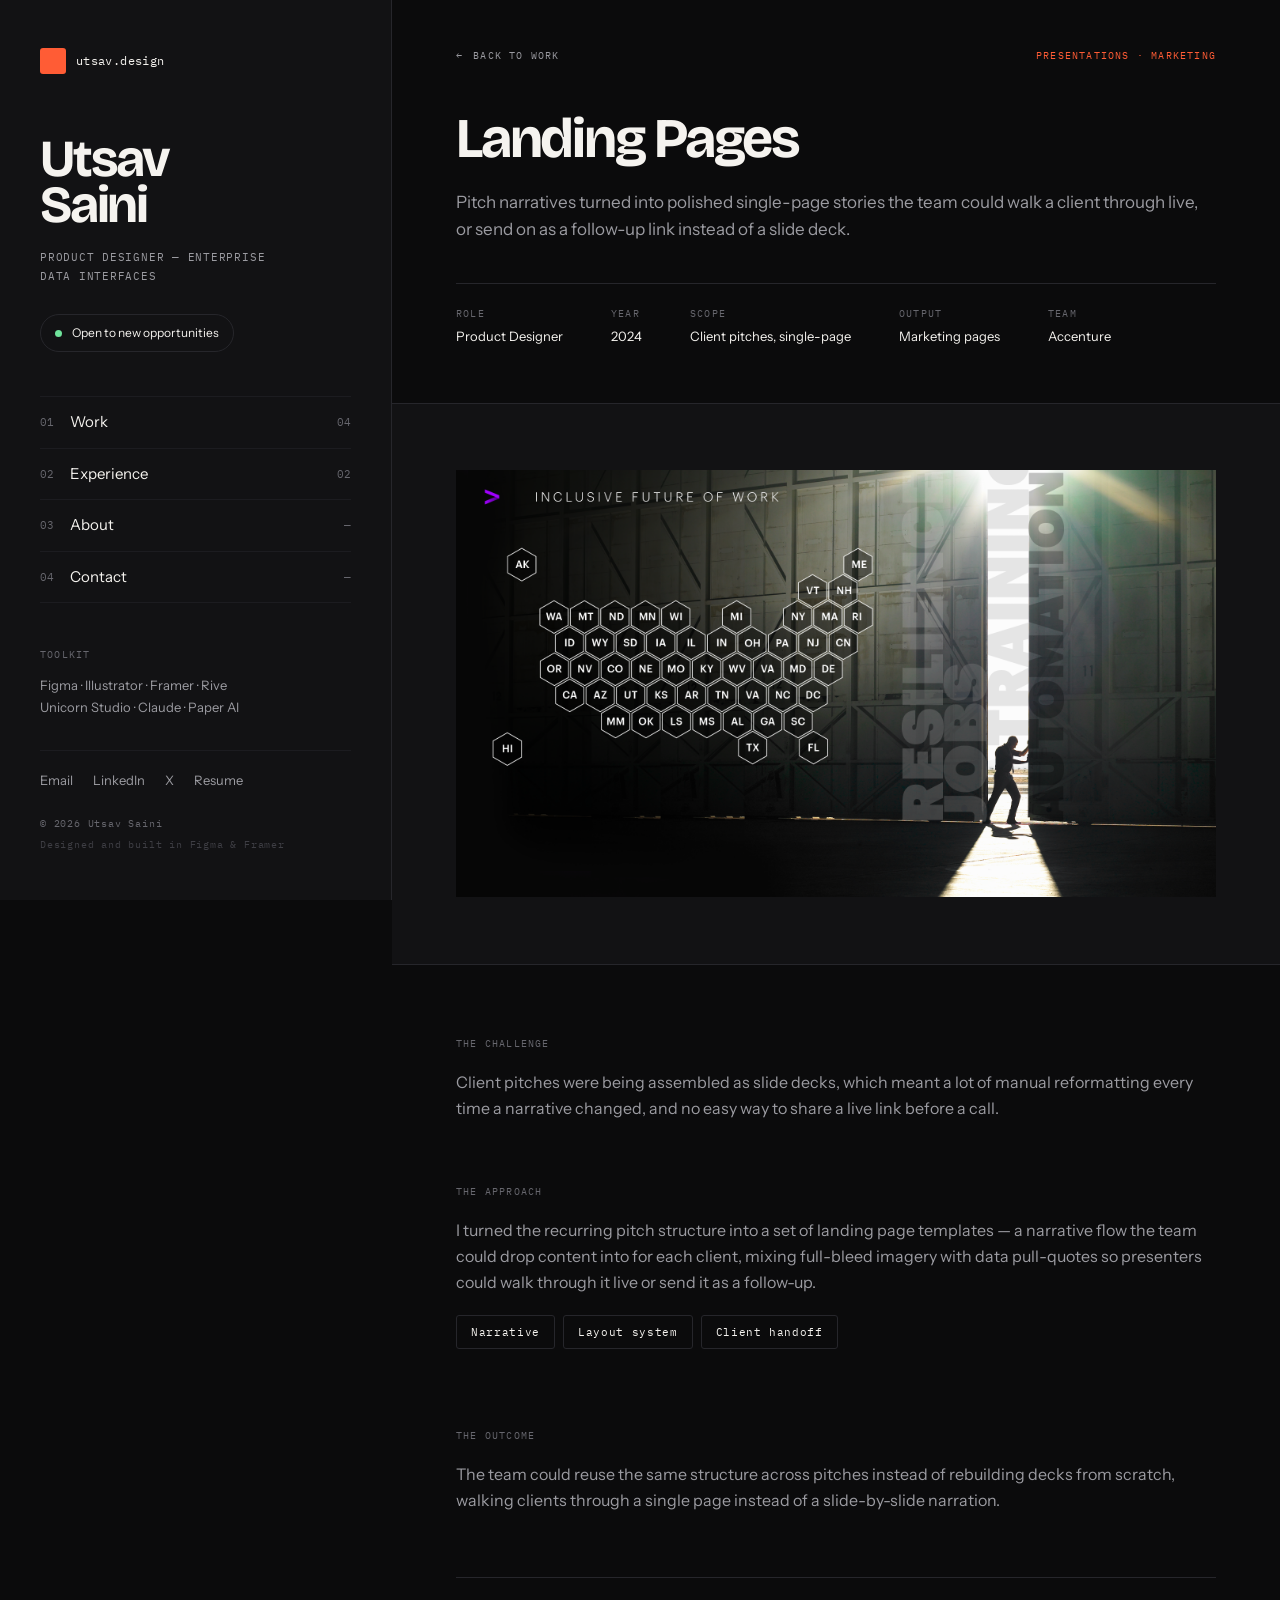
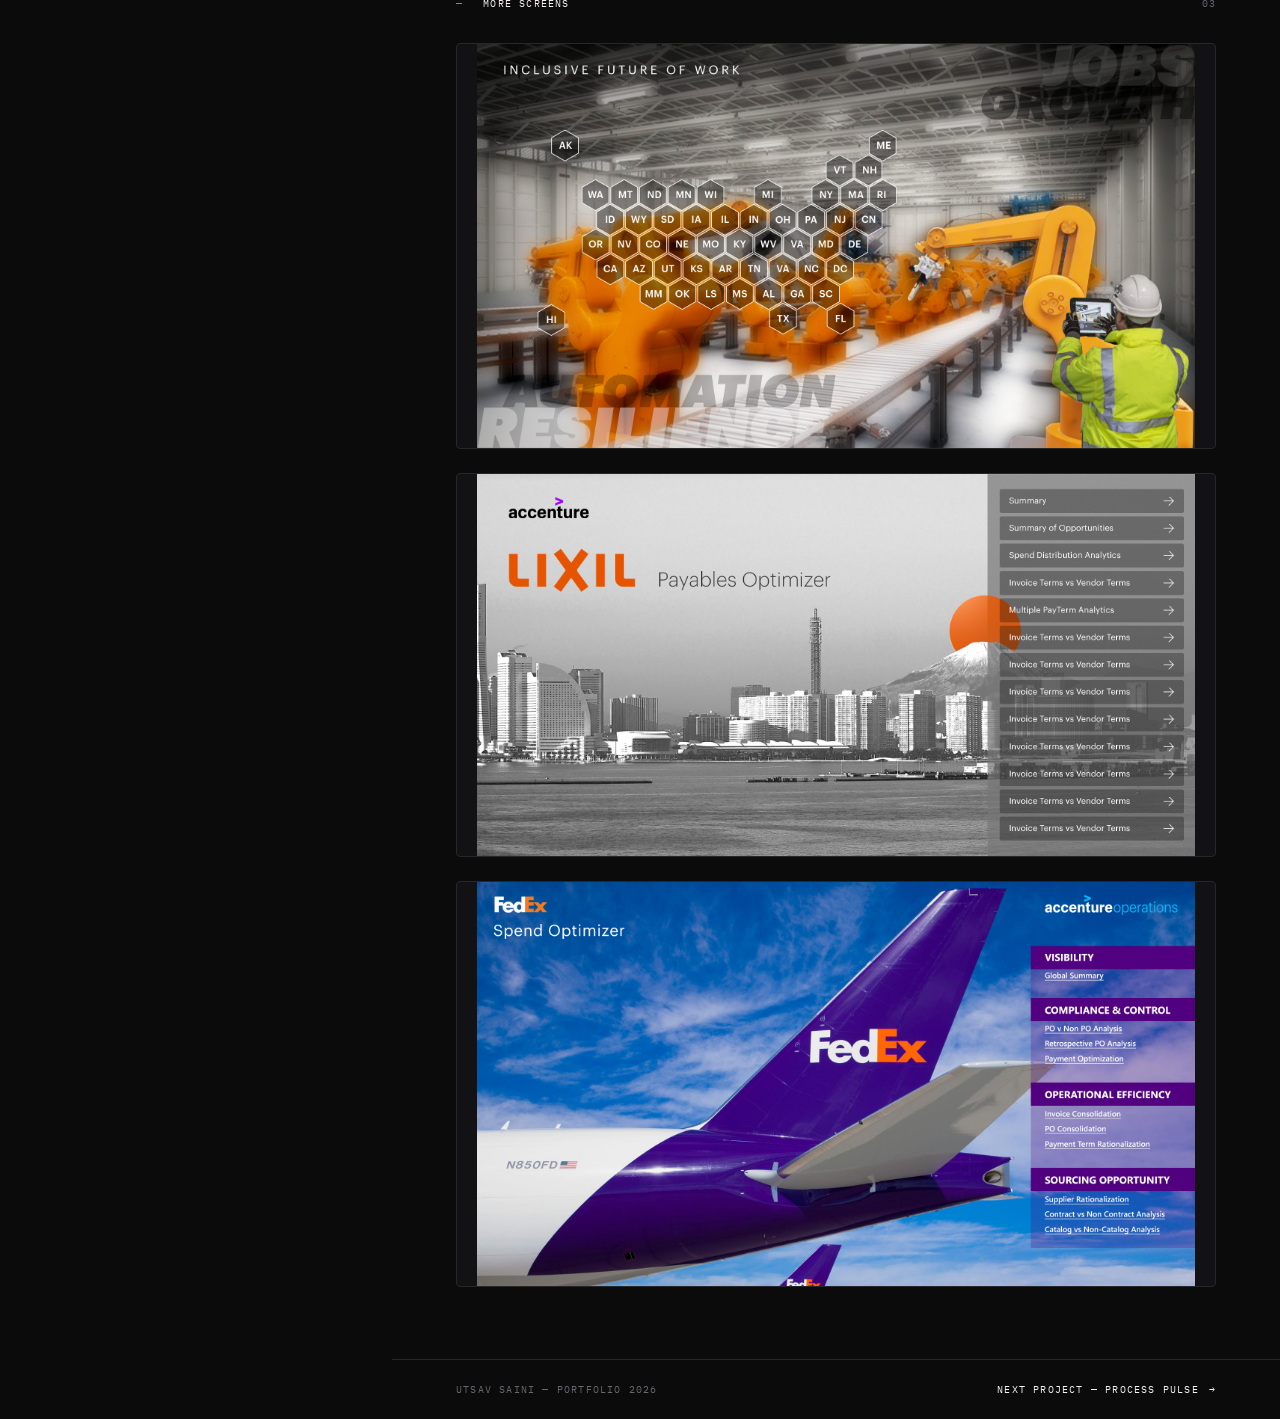
==== landing-pages.html @ 07c253c7 "Redesign portfolio from Console / Type v2 and add case-study pages Rebuild index.html with the stick" ====
<!DOCTYPE html>
<html lang="en">

<head>
  <meta charset="UTF-8">
  <meta name="viewport" content="width=device-width, initial-scale=1.0">
  <title>Landing Pages — Utsav Saini</title>
  <meta name="description" content="Pitch narratives turned into polished single-page stories the team could walk a client through live, or send on as a follow-up link instead of a slide deck.">
  <meta name="theme-color" content="#0b0b0c">
  <link rel="icon" type="image/svg+xml" href="images/favicon.svg">
  <link rel="preconnect" href="https://fonts.googleapis.com">
  <link rel="preconnect" href="https://fonts.gstatic.com" crossorigin>
  <link
    href="https://fonts.googleapis.com/css2?family=Bricolage+Grotesque:opsz,wght@12..96,500..800&family=IBM+Plex+Mono:wght@400&family=Instrument+Sans:wght@400..700&display=swap"
    rel="stylesheet">
  <link rel="stylesheet" href="styles.css">
</head>

<body>
  <div class="shell" id="top">

    <aside class="rail">
      <div class="rail-stack">
        <div class="rail-top">
          <a class="mark" href="index.html" aria-label="utsav.design — back to top">
            <span class="mark-glyph"></span>utsav.design
          </a>
          <h1 class="name">Utsav<br>Saini</h1>
          <p class="role">Product Designer — Enterprise<br>Data Interfaces</p>
          <p class="availability"><i></i>Open to new opportunities</p>
        </div>

        <nav class="index" aria-label="Sections">
          <a href="index.html#work" data-section="work"><span class="n">01</span><span class="l">Work</span><span class="c">04</span></a>
          <a href="index.html#experience" data-section="experience"><span class="n">02</span><span class="l">Experience</span><span class="c">02</span></a>
          <a href="index.html#about" data-section="about"><span class="n">03</span><span class="l">About</span><span class="c">—</span></a>
          <a href="index.html#contact" data-section="contact"><span class="n">04</span><span class="l">Contact</span><span class="c">—</span></a>
        </nav>

        <div class="rail-bottom toolkit">
          <span class="mono">Toolkit</span>
          <p class="tools">Figma · Illustrator · Framer · Rive<br>Unicorn Studio · Claude · Paper AI</p>
          <div class="links">
            <a href="mailto:utsavsaini747@gmail.com">Email</a>
            <a href="https://www.linkedin.com/in/utsavsaini/" target="_blank" rel="noopener">LinkedIn</a>
            <a href="https://x.com/utsav_saini" target="_blank" rel="noopener">X</a>
            <a href="utsav-saini-resume.pdf" target="_blank" rel="noopener">Resume</a>
          </div>
        </div>
      </div>

      <div class="rail-foot">
        <span>© 2026 Utsav Saini</span>
        <span>Designed and built in Figma &amp; Framer</span>
      </div>
    </aside>

    <main class="content">

      <header class="cs-head">
        <div class="meta mono"><a class="back" href="index.html#work"><span class="arrow">←</span>Back to work</a><span class="domain">Presentations · Marketing</span></div>
        <h1 class="cs-title">Landing Pages</h1>
        <p class="cs-deck">Pitch narratives turned into polished single-page stories the team could walk a client through live, or send on as a follow-up link instead of a slide deck.</p>
        <dl class="spec-strip">
          <div><dt>ROLE</dt><dd>Product Designer</dd></div>
          <div><dt>YEAR</dt><dd>2024</dd></div>
          <div><dt>SCOPE</dt><dd>Client pitches, single-page</dd></div>
          <div><dt>OUTPUT</dt><dd>Marketing pages</dd></div>
          <div><dt>TEAM</dt><dd>Accenture</dd></div>
        </dl>
      </header>

      <div class="cs-hero"><img src="images/Landing%20pages/Resilient%20work.PNG" alt="Landing Pages — hero screen"></div>

      <section class="cs-body">
        <div class="cs-block"><span class="mono">The challenge</span><p>Client pitches were being assembled as slide decks, which meant a lot of manual reformatting every time a narrative changed, and no easy way to share a live link before a call.</p></div>
        <div class="cs-block"><span class="mono">The approach</span><p>I turned the recurring pitch structure into a set of landing page templates — a narrative flow the team could drop content into for each client, mixing full-bleed imagery with data pull-quotes so presenters could walk through it live or send it as a follow-up.</p><ul class="chips lg"><li>Narrative</li><li>Layout system</li><li>Client handoff</li></ul></div>
        <div class="cs-block"><span class="mono">The outcome</span><p>The team could reuse the same structure across pitches instead of rebuilding decks from scratch, walking clients through a single page instead of a slide-by-slide narration.</p></div>
      </section>

      <section class="screens">
        <div class="section-head mono"><span class="num">—</span><span class="title">More screens</span><span>03</span></div>
        <div class="grid"><figure><img src="images/Landing%20pages/Resilient%20Work%202.PNG" alt="Landing Pages screen 2" loading="lazy"></figure><figure><img src="images/Landing%20pages/Lixil%20PO%20LP%20Grey%20rising%20sun%2002.png" alt="Landing Pages screen 3" loading="lazy"></figure><figure><img src="images/Landing%20pages/Fedex.PNG" alt="Landing Pages screen 4" loading="lazy"></figure></div>
      </section>

      <div class="mobile-foot">
        <span class="mono">Toolkit</span>
        <p class="tools">Figma · Illustrator · Framer · Rive<br>Unicorn Studio · Claude · Paper AI</p>
        <div class="links">
          <a href="mailto:utsavsaini747@gmail.com">Email</a>
          <a href="https://www.linkedin.com/in/utsavsaini/" target="_blank" rel="noopener">LinkedIn</a>
          <a href="https://x.com/utsav_saini" target="_blank" rel="noopener">X</a>
          <a href="utsav-saini-resume.pdf" target="_blank" rel="noopener">Resume</a>
        </div>
        <p class="fine"><span>© 2026 Utsav Saini</span><span>Designed and built in Figma &amp; Framer</span></p>
      </div>

      <footer class="next-bar mono">
        <span>Utsav Saini — Portfolio 2026</span>
        <a class="next-link" href="process-pulse.html">Next project — PROCESS PULSE <span class="arrow">→</span></a>
      </footer>
    </main>
  </div>
</body>

</html>
---- styles.css ----
:root {
  --ink: #0b0b0c;
  --surface: #121214;
  --line: #26262b;
  --line-soft: #1c1c20;
  --text: #f5f3ef;
  --muted: #9b9ba1;
  --dim: #67676e;
  --accent: #ff5c35;
  --signal: #6fe39b;
  --display: "Bricolage Grotesque", -apple-system, BlinkMacSystemFont, sans-serif;
  --body: "Instrument Sans", -apple-system, BlinkMacSystemFont, sans-serif;
  --code: "IBM Plex Mono", ui-monospace, Menlo, monospace;
  --rail: 392px;
  --pad: 64px;
}

* {
  box-sizing: border-box;
}

html {
  scroll-behavior: smooth;
  background: var(--ink);
}

body {
  margin: 0;
  background: var(--ink);
  color: var(--text);
  font-family: var(--body);
  -webkit-font-smoothing: antialiased;
  line-height: 1.5;
}

a {
  color: inherit;
  text-decoration: none;
}

h1, h2, h3, p {
  margin: 0;
}

.mono {
  font-family: var(--code);
  font-size: 10px;
  letter-spacing: 0.12em;
  text-transform: uppercase;
  color: var(--dim);
}

.arrow {
  display: inline-block;
  transition: transform 0.25s ease;
}

/* Layout: sticky rail + scrolling content */
.shell {
  display: grid;
  grid-template-columns: var(--rail) minmax(0, 1fr);
}

.rail {
  position: sticky;
  top: 0;
  height: 100vh;
  display: flex;
  flex-direction: column;
  justify-content: space-between;
  padding: 48px 40px;
  background: var(--surface);
  border-right: 1px solid var(--line);
  overflow-y: auto;
}

.rail-stack {
  display: flex;
  flex-direction: column;
  gap: 44px;
}

.mark {
  display: inline-flex;
  align-items: center;
  gap: 10px;
  font-family: var(--code);
  font-size: 12px;
  letter-spacing: 0.03em;
}

.mark-glyph {
  width: 26px;
  height: 26px;
  border-radius: 3px;
  background: var(--accent);
}

.name {
  margin-top: 56px;
  font-family: var(--display);
  font-weight: 700;
  font-size: 52px;
  line-height: 46px;
  letter-spacing: -0.042em;
}

.role {
  margin-top: 20px;
  font-family: var(--code);
  font-size: 11px;
  line-height: 19px;
  letter-spacing: 0.07em;
  color: var(--muted);
  text-transform: uppercase;
}

.availability {
  margin-top: 28px;
  display: inline-flex;
  align-items: center;
  gap: 10px;
  padding: 9px 14px;
  border: 1px solid var(--line);
  border-radius: 999px;
  font-size: 12px;
}

.availability i {
  width: 7px;
  height: 7px;
  border-radius: 50%;
  background: var(--signal);
  box-shadow: 0 0 0 0 rgba(111, 227, 155, 0.5);
  animation: pulse 2.4s ease-out infinite;
}

@keyframes pulse {
  70%, 100% { box-shadow: 0 0 0 8px rgba(111, 227, 155, 0); }
}

.index a {
  display: flex;
  align-items: center;
  gap: 16px;
  padding: 14px 0;
  border-top: 1px solid var(--line-soft);
  font-size: 15px;
  transition: padding-left 0.25s ease, color 0.2s ease;
}

.index a:last-child {
  border-bottom: 1px solid var(--line-soft);
}

.index .n,
.index .c {
  font-family: var(--code);
  font-size: 11px;
  color: var(--dim);
  transition: color 0.2s ease;
}

.index .l {
  flex: 1;
}

.index a:hover,
.index a.active {
  padding-left: 6px;
}

.index a:hover .n,
.index a.active .n {
  color: var(--accent);
}

.toolkit .mono {
  display: block;
  letter-spacing: 0.12em;
}

.tools {
  margin-top: 12px;
  font-size: 13px;
  line-height: 22px;
  color: var(--muted);
}

.links {
  margin-top: 32px;
  padding-top: 20px;
  border-top: 1px solid var(--line-soft);
  display: flex;
  flex-wrap: wrap;
  gap: 8px 20px;
  font-size: 13px;
  color: var(--muted);
}

.links a:hover,
.foot-links a:hover {
  color: var(--text);
}

.rail-foot {
  display: flex;
  flex-direction: column;
  gap: 6px;
  font-family: var(--code);
  font-size: 10px;
  letter-spacing: 0.08em;
  color: var(--dim);
}

.rail-foot span:last-child {
  color: #3e3e44;
}

/* Content */
.content {
  min-width: 0;
}

section {
  padding: 0 var(--pad);
}

.hero {
  padding-top: 48px;
  padding-bottom: 64px;
}

.meta {
  display: flex;
  justify-content: space-between;
  gap: 16px;
}

.statement {
  margin-top: 72px;
  max-width: 820px;
  font-family: var(--display);
  font-weight: 700;
  font-size: 60px;
  line-height: 59px;
  letter-spacing: -0.04em;
}

.statement .line {
  display: block;
}

.statement .rule-line {
  display: flex;
  align-items: center;
  gap: 18px;
}

.statement .rule {
  flex: 1;
  height: 2px;
  background: var(--accent);
  transform-origin: left;
  animation: draw 1s 0.3s cubic-bezier(0.16, 1, 0.3, 1) both;
}

@keyframes draw {
  from { transform: scaleX(0); }
}

.statement .accent {
  color: var(--accent);
}

.intro {
  margin-top: 40px;
  max-width: 660px;
  font-size: 17px;
  line-height: 27px;
  color: var(--muted);
}

.stats {
  margin-top: 64px;
  padding-top: 24px;
  border-top: 1px solid var(--line);
  display: grid;
  grid-template-columns: repeat(4, 1fr);
}

.stat {
  padding-right: 24px;
}

.stat b {
  display: block;
  font-family: var(--display);
  font-weight: 600;
  font-size: 34px;
  line-height: 37px;
  letter-spacing: -0.03em;
}

.stat span {
  display: block;
  margin-top: 8px;
  font-size: 12px;
  line-height: 18px;
  color: var(--muted);
}

.work,
.experience,
.contact {
  scroll-margin-top: 0;
}

.work {
  padding-bottom: 72px;
}

.section-head {
  display: flex;
  align-items: center;
  gap: 20px;
  padding-top: 18px;
  border-top: 1px solid var(--line);
}

.section-head .num {
  color: var(--accent);
}

.section-head .title {
  flex: 1;
  color: var(--text);
}

.shot {
  display: block;
  width: 100%;
  margin-top: 40px;
  height: 372px;
  padding: 0;
  border: 1px solid var(--line);
  border-radius: 6px;
  background: var(--surface) center / contain no-repeat;
  cursor: pointer;
  transition: border-color 0.25s ease;
}

.shot:hover {
  border-color: #3a3a41;
}

.featured {
  margin-top: 36px;
  display: flex;
  gap: 72px;
  align-items: flex-start;
}

.narrative {
  flex: 1;
  min-width: 0;
}

.eyebrow {
  font-family: var(--code);
  font-size: 10px;
  letter-spacing: 0.12em;
  text-transform: uppercase;
  color: var(--accent);
}

.featured h3 {
  margin-top: 14px;
  font-family: var(--display);
  font-weight: 700;
  font-size: 38px;
  line-height: 37px;
  letter-spacing: -0.04em;
}

.deck {
  margin-top: 22px;
  max-width: 560px;
  font-size: 16px;
  line-height: 26px;
  color: var(--muted);
}

.cta {
  margin-top: 28px;
  display: inline-flex;
  align-items: center;
  gap: 12px;
  padding: 0 0 6px;
  border: 0;
  border-bottom: 1px solid var(--accent);
  background: none;
  color: var(--text);
  font: inherit;
  font-size: 14px;
  cursor: pointer;
}

.cta .arrow {
  color: var(--accent);
}

.cta:hover .arrow,
.project:hover .arrow {
  transform: translate(2px, -2px);
}

.spec {
  width: 280px;
  flex-shrink: 0;
  margin: 0;
}

.spec div {
  display: flex;
  justify-content: space-between;
  align-items: center;
  gap: 16px;
  padding: 12px 0;
  border-top: 1px solid var(--line-soft);
}

.spec dt {
  font-family: var(--code);
  font-size: 10px;
  letter-spacing: 0.12em;
  color: var(--dim);
}

.spec dd {
  margin: 0;
  font-size: 13px;
  text-align: right;
}

.index-head {
  margin-top: 64px;
  display: flex;
  justify-content: space-between;
  padding-bottom: 14px;
}

.project {
  display: grid;
  grid-template-columns: 26px 216px minmax(0, 1fr) 40px;
  gap: 0 32px;
  align-items: start;
  padding: 28px 0;
  border-top: 1px solid var(--line-soft);
  cursor: pointer;
  transition: background-color 0.2s ease;
}

.project:last-child {
  border-bottom: 1px solid var(--line-soft);
}

.project:hover {
  background: rgba(255, 255, 255, 0.015);
}

.project:focus-visible,
.shot:focus-visible,
.back:focus-visible,
.next-link:focus-visible,
.cta:focus-visible,
.channel:focus-visible,
.mail:focus-visible {
  outline: 2px solid var(--accent);
  outline-offset: 4px;
}

.project .pnum {
  padding-top: 2px;
  font-family: var(--code);
  font-size: 11px;
  color: var(--dim);
}

.thumb {
  width: 216px;
  height: 132px;
  border: 1px solid var(--line);
  border-radius: 4px;
  background: var(--surface) center / cover no-repeat;
}

.project .pbody h3 {
  margin-top: 12px;
  font-family: var(--display);
  font-weight: 600;
  font-size: 27px;
  line-height: 1.15;
  letter-spacing: -0.035em;
}

.project .pbody p {
  margin-top: 14px;
  max-width: 520px;
  font-size: 14px;
  line-height: 22px;
  color: var(--muted);
}

.pmeta {
  display: flex;
  flex-direction: column;
  align-items: flex-end;
  gap: 14px;
  font-family: var(--code);
  font-size: 11px;
  color: var(--dim);
}

.pmeta .arrow {
  color: var(--muted);
  font-size: 13px;
}

.experience {
  padding-bottom: 80px;
}

.job {
  display: grid;
  grid-template-columns: 250px minmax(0, 1fr);
  gap: 64px;
  padding: 30px 0;
  border-top: 1px solid var(--line-soft);
}

.experience .section-head+.job {
  margin-top: 44px;
  border-top: 0;
  padding-top: 30px;
}

.job h3 {
  font-family: var(--display);
  font-weight: 600;
  font-size: 26px;
  letter-spacing: -0.035em;
  line-height: 1.15;
}

.job .jrole {
  margin-top: 12px;
  font-size: 13px;
  color: var(--muted);
}

.job .jdates {
  margin-top: 8px;
  display: block;
}

.job .jdesc {
  max-width: 606px;
  font-size: 15px;
  line-height: 25px;
  color: var(--muted);
}

.chips {
  margin-top: 22px;
  display: flex;
  flex-wrap: wrap;
  gap: 8px;
  list-style: none;
  padding: 0;
}

.chips li {
  padding: 6px 12px;
  border: 1px solid var(--line);
  border-radius: 3px;
  font-family: var(--code);
  font-size: 10px;
  letter-spacing: 0.06em;
  color: var(--muted);
}

.jmedia {
  margin: 24px 0 0;
  overflow: hidden;
  border: 1px solid var(--line);
  border-radius: 4px;
}

.jmedia img {
  display: block;
  width: 100%;
  height: auto;
}

.contact {
  padding-bottom: 80px;
}

.split {
  margin-top: 56px;
  display: flex;
  justify-content: space-between;
  gap: 72px;
  align-items: flex-start;
}

.pitch {
  max-width: 508px;
}

.pitch h2 {
  font-family: var(--display);
  font-weight: 700;
  font-size: 60px;
  line-height: 1;
  letter-spacing: -0.04em;
}

.pitch p {
  margin-top: 26px;
  font-size: 16px;
  line-height: 26px;
  color: var(--muted);
}

.mail {
  margin-top: 32px;
  display: inline-flex;
  align-items: center;
  gap: 14px;
  padding: 16px 22px;
  border-radius: 3px;
  background: var(--accent);
  color: #140a06;
  font-size: 15px;
  font-weight: 500;
  transition: filter 0.2s ease, transform 0.2s ease;
}

.mail:hover {
  filter: brightness(1.08);
  transform: translateY(-1px);
}

.channels {
  width: 340px;
  flex-shrink: 0;
  margin-top: 4px;
}

.channel {
  display: grid;
  grid-template-columns: 112px 1fr auto;
  align-items: center;
  padding: 15px 0;
  border-top: 1px solid var(--line-soft);
  font-size: 14px;
}

.channel:last-child {
  border-bottom: 1px solid var(--line-soft);
}

.channel .arrow {
  color: var(--dim);
  font-size: 11px;
}

a.channel:hover .arrow {
  transform: translate(2px, -2px);
  color: var(--accent);
}

.site-foot {
  display: flex;
  justify-content: space-between;
  padding: 22px var(--pad) 22px;
  border-top: 1px solid var(--line);
}

.site-foot a {
  color: var(--muted);
}

.site-foot a:hover {
  color: var(--text);
}

.mobile-foot {
  display: none;
}

/* Tablet: rail narrows */
@media (max-width: 1200px) {
  :root {
    --rail: 320px;
    --pad: 44px;
  }

  .rail {
    padding: 40px 28px;
  }

  .name {
    font-size: 44px;
    line-height: 40px;
  }

  .statement {
    font-size: 50px;
    line-height: 50px;
  }

  .featured {
    gap: 40px;
  }

  .split {
    gap: 40px;
  }

  .project {
    grid-template-columns: 22px 180px minmax(0, 1fr) 40px;
    gap: 0 24px;
  }

  .thumb {
    width: 180px;
    height: 112px;
  }
}

/* Mobile: rail becomes a header, index/toolkit move to the footer */
@media (max-width: 900px) {
  :root {
    --pad: 24px;
  }

  .shell {
    display: block;
  }

  .rail {
    position: static;
    height: auto;
    padding: 20px 24px 8px;
    border-right: 0;
    border-bottom: 1px solid var(--line);
    overflow: visible;
  }

  .rail-stack {
    gap: 0;
  }

  .rail-top {
    display: grid;
    grid-template-columns: 1fr auto;
    align-items: center;
  }

  .name,
  .role {
    display: none;
  }

  .availability {
    margin: 0;
    padding: 5px 10px;
    font-size: 11px;
    gap: 7px;
  }

  .index,
  .rail-bottom,
  .rail-foot {
    display: none;
  }

  .rail {
    padding-bottom: 20px;
  }

  .hero {
    padding-top: 32px;
  }

  .meta {
    flex-direction: column;
    gap: 4px;
  }

  .statement {
    margin-top: 28px;
    font-size: 40px;
    line-height: 41px;
  }

  .statement .rule-line {
    gap: 12px;
  }

  .intro {
    margin-top: 26px;
    font-size: 16px;
    line-height: 25px;
  }

  .stats {
    margin-top: 36px;
    grid-template-columns: 1fr 1fr;
    gap: 28px 0;
  }

  .work {
    padding-bottom: 56px;
  }

  .shot {
    margin-top: 28px;
    height: 184px;
  }

  .featured {
    flex-direction: column;
    gap: 30px;
    margin-top: 26px;
  }

  .featured h3 {
    font-size: 30px;
    line-height: 32px;
  }

  .spec {
    width: 100%;
  }

  .index-head {
    margin-top: 44px;
  }

  .project {
    grid-template-columns: 1fr auto;
    gap: 14px 16px;
  }

  .project .pnum {
    display: none;
  }

  .thumb {
    grid-column: 1 / -1;
    width: 100%;
    height: auto;
    aspect-ratio: 16 / 9;
  }

  .pmeta {
    flex-direction: row;
    align-items: baseline;
    grid-row: 2;
    grid-column: 2;
  }

  .project .pbody {
    grid-row: 2;
    grid-column: 1;
  }

  .job {
    grid-template-columns: 1fr;
    gap: 20px;
  }

  .split {
    flex-direction: column;
    gap: 40px;
    margin-top: 40px;
  }

  .pitch h2 {
    font-size: 44px;
  }

  .mail {
    display: flex;
    justify-content: space-between;
  }

  .channels {
    width: 100%;
  }

  .contact {
    padding-bottom: 48px;
  }

  .mobile-foot {
    display: block;
    padding: 36px var(--pad);
    border-top: 1px solid var(--line);
    background: var(--surface);
  }

  .mobile-foot .links {
    margin-top: 24px;
  }

  .mobile-foot .fine {
    margin-top: 24px;
    display: flex;
    flex-direction: column;
    gap: 6px;
    font-family: var(--code);
    font-size: 10px;
    letter-spacing: 0.08em;
    color: var(--dim);
  }
}

/* Case study pages */
.cs-head {
  padding: 48px var(--pad) 56px;
}

.back {
  display: inline-flex;
  gap: 10px;
  color: var(--muted);
  transition: color 0.2s ease;
}

.back:hover {
  color: var(--text);
}

.back .arrow {
  transition: transform 0.25s ease;
}

.back:hover .arrow {
  transform: translateX(-3px);
}

.domain {
  color: var(--accent);
}

.cs-title {
  margin-top: 48px;
  font-family: var(--display);
  font-weight: 700;
  font-size: 56px;
  line-height: 1;
  letter-spacing: -0.04em;
}

.cs-deck {
  margin-top: 22px;
  max-width: 760px;
  font-size: 17px;
  line-height: 27px;
  color: var(--muted);
}

.spec-strip {
  margin: 40px 0 0;
  padding-top: 22px;
  border-top: 1px solid var(--line);
  display: flex;
  flex-wrap: wrap;
  gap: 20px 48px;
}

.spec-strip dt {
  font-family: var(--code);
  font-size: 10px;
  letter-spacing: 0.12em;
  color: var(--dim);
}

.spec-strip dd {
  margin: 6px 0 0;
  font-size: 13px;
}

.cs-hero {
  padding: 0 var(--pad);
  background: var(--surface);
  border-top: 1px solid var(--line);
  border-bottom: 1px solid var(--line);
}

.cs-hero img {
  display: block;
  width: 100%;
  height: 560px;
  object-fit: contain;
}

.cs-body {
  padding-top: 64px;
  padding-bottom: 64px;
  display: flex;
  flex-direction: column;
  gap: 56px;
}

.cs-block p {
  margin-top: 16px;
  max-width: 760px;
  font-size: 16px;
  line-height: 26px;
  color: var(--muted);
}

.cs-block .chips {
  margin-top: 20px;
}

.chips.lg li {
  padding: 8px 14px;
  font-size: 11px;
  color: var(--text);
}

.screens {
  padding-bottom: 72px;
}

.screens .grid {
  margin-top: 32px;
  display: flex;
  flex-direction: column;
  gap: 24px;
}

.screens figure {
  margin: 0;
  padding: 0 20px;
  background: var(--surface);
  border: 1px solid var(--line);
  border-radius: 4px;
  overflow: hidden;
}

.screens img {
  display: block;
  width: 100%;
  max-height: 640px;
  object-fit: contain;
}

.next-bar {
  display: flex;
  justify-content: space-between;
  padding: 22px var(--pad);
  border-top: 1px solid var(--line);
}

.next-link {
  color: var(--text);
  display: inline-flex;
  gap: 10px;
}

.next-link:hover .arrow {
  transform: translateX(3px);
}

@media (max-width: 1200px) {
  .cs-title { font-size: 48px; }
}

@media (max-width: 900px) {
  .cs-head { padding-top: 32px; padding-bottom: 32px; }
  .cs-title { margin-top: 32px; font-size: 40px; }
  .cs-deck { font-size: 16px; line-height: 25px; }
  .spec-strip { gap: 18px 32px; }
  .cs-hero img { height: 240px; }
  .cs-body { padding-top: 40px; padding-bottom: 40px; gap: 36px; }
  .next-bar { flex-direction: column; gap: 14px; }
}

@media (prefers-reduced-motion: reduce) {
  html {
    scroll-behavior: auto;
  }

  *, *::before, *::after {
    animation: none !important;
    transition: none !important;
  }
}
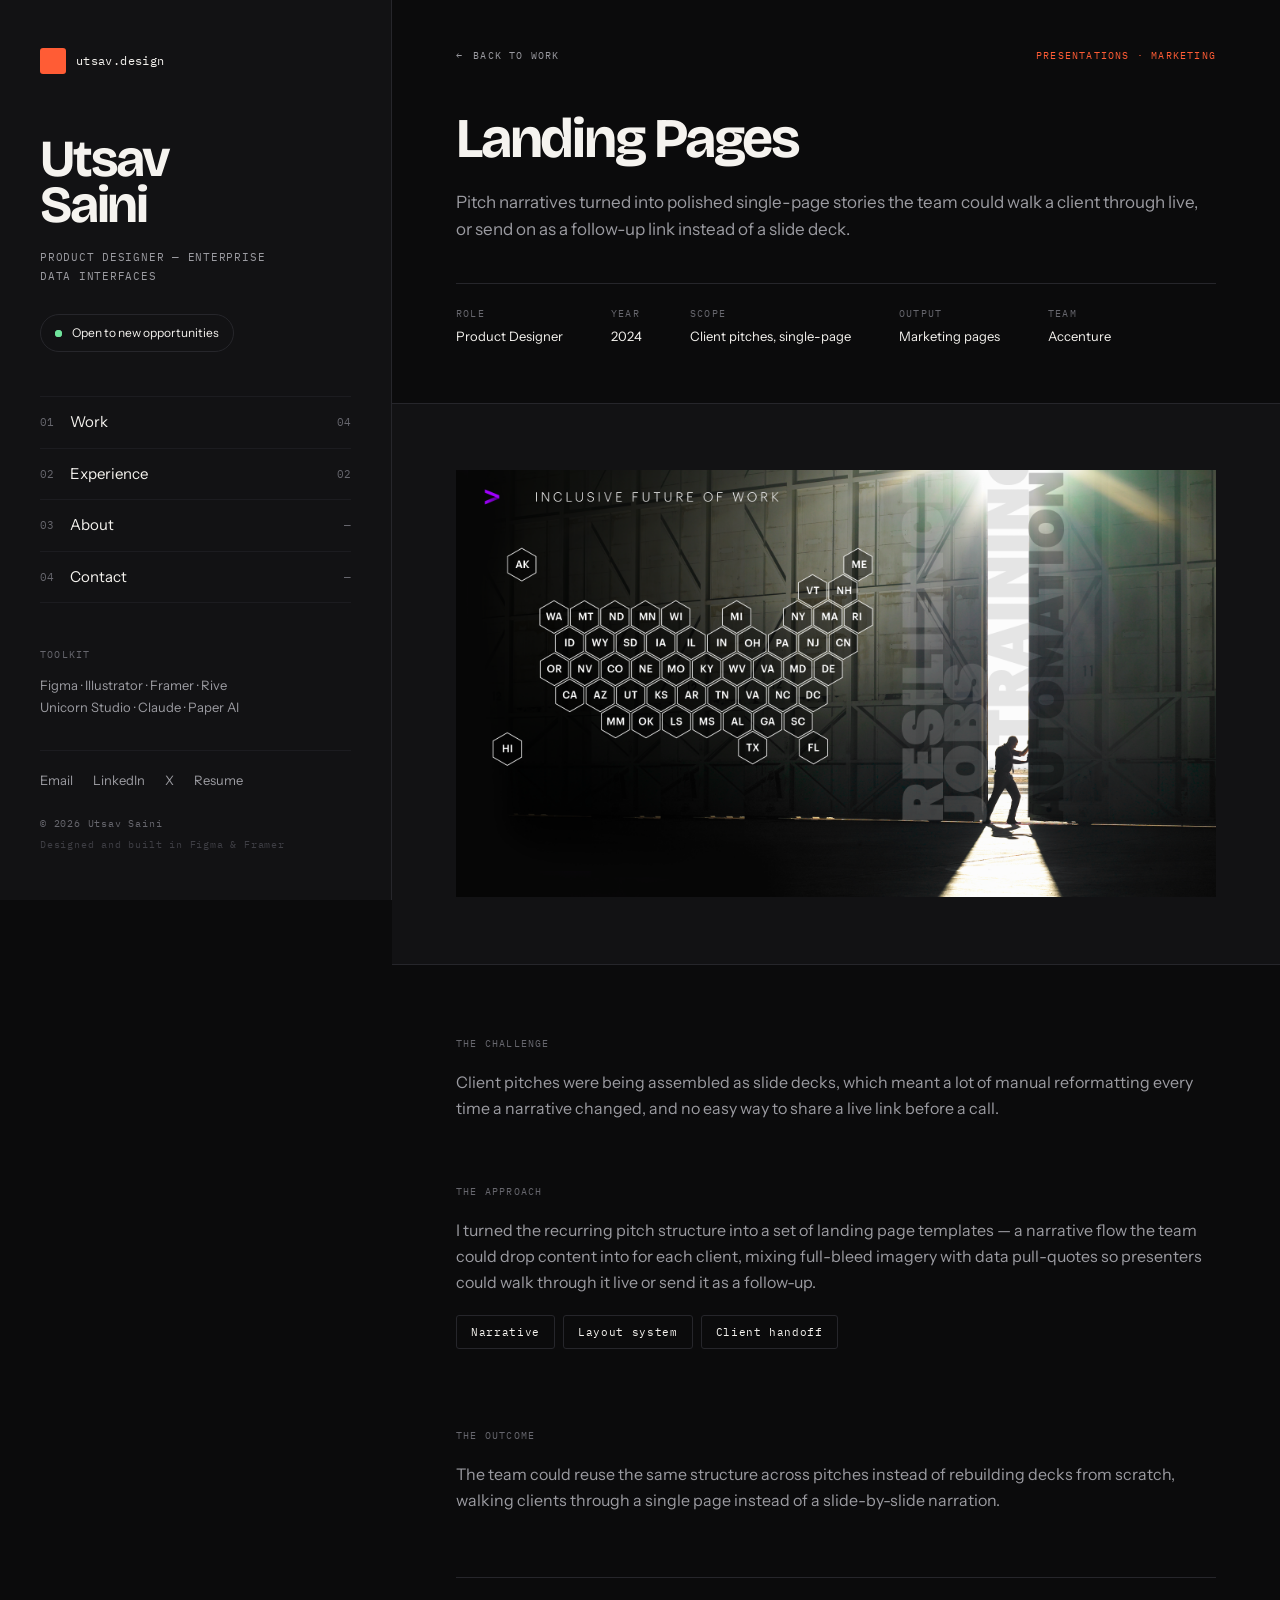
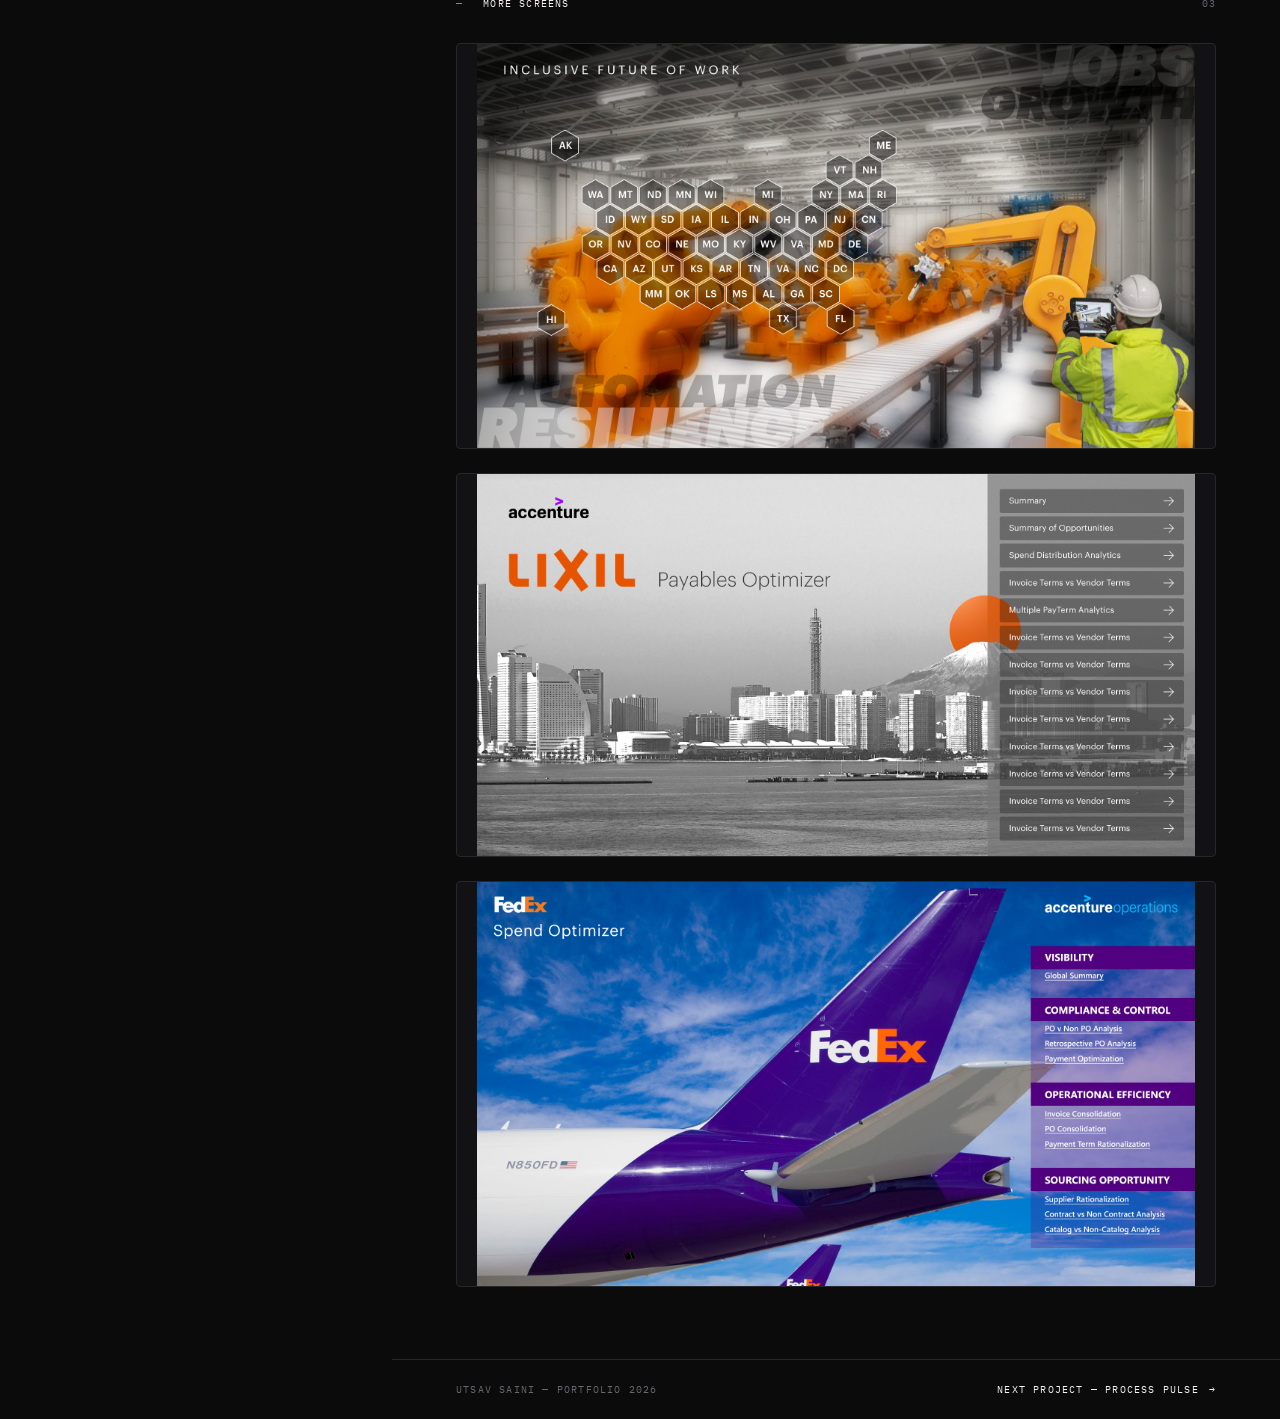
==== commit 46937af5: "Add motion: load entrances, scroll reveals, view transitions, gated hovers Staggered load entrance, " ====
--- a/landing-pages.html
+++ b/landing-pages.html
@@ -16,7 +16,7 @@
   <link rel="stylesheet" href="styles.css">
 </head>
 
-<body>
+<body class="cs">
   <div class="shell" id="top">
 
     <aside class="rail">
@@ -101,6 +101,30 @@
       </footer>
     </main>
   </div>
+  <script>
+    // Scroll reveal: stagger siblings, remove the hidden state once settled
+    document.documentElement.classList.add('js');
+    const revealSel = '.section-head, .shot, .featured, .index-head, .project, .job, .split, .cs-block, .screens figure';
+    const io = new IntersectionObserver((entries) => {
+      entries.forEach((entry) => {
+        if (!entry.isIntersecting) return;
+        const el = entry.target;
+        io.unobserve(el);
+        el.classList.add('in');
+        el.addEventListener('transitionend', (e) => {
+          if (e.propertyName !== 'opacity') return;
+          el.classList.remove('reveal', 'in');
+          el.style.removeProperty('--d');
+        });
+      });
+    }, { rootMargin: '0px 0px -8% 0px', threshold: 0.08 });
+    document.querySelectorAll(revealSel).forEach((el) => {
+      const sibs = [...el.parentElement.children].filter((c) => c.matches(revealSel));
+      el.style.setProperty('--d', `${Math.min(sibs.indexOf(el), 4) * 60}ms`);
+      el.classList.add('reveal');
+      io.observe(el);
+    });
+  </script>
 </body>
 
 </html>
--- a/styles.css
+++ b/styles.css
@@ -11,6 +11,8 @@
   --display: "Bricolage Grotesque", -apple-system, BlinkMacSystemFont, sans-serif;
   --body: "Instrument Sans", -apple-system, BlinkMacSystemFont, sans-serif;
   --code: "IBM Plex Mono", ui-monospace, Menlo, monospace;
+  --ease-out: cubic-bezier(0.23, 1, 0.32, 1);
+  --ease-in-out: cubic-bezier(0.77, 0, 0.175, 1);
   --rail: 392px;
   --pad: 64px;
 }
@@ -127,16 +129,25 @@
 }
 
 .availability i {
+  position: relative;
   width: 7px;
   height: 7px;
   border-radius: 50%;
   background: var(--signal);
-  box-shadow: 0 0 0 0 rgba(111, 227, 155, 0.5);
-  animation: pulse 2.4s ease-out infinite;
-}
-
-@keyframes pulse {
-  70%, 100% { box-shadow: 0 0 0 8px rgba(111, 227, 155, 0); }
+}
+
+.availability i::after {
+  content: "";
+  position: absolute;
+  inset: 0;
+  border-radius: 50%;
+  background: var(--signal);
+  animation: ping 2.4s var(--ease-out) infinite;
+}
+
+@keyframes ping {
+  0% { transform: scale(1); opacity: 0.5; }
+  70%, 100% { transform: scale(3); opacity: 0; }
 }
 
 .index a {
@@ -146,7 +157,6 @@
   padding: 14px 0;
   border-top: 1px solid var(--line-soft);
   font-size: 15px;
-  transition: padding-left 0.25s ease, color 0.2s ease;
 }
 
 .index a:last-child {
@@ -165,16 +175,6 @@
   flex: 1;
 }
 
-.index a:hover,
-.index a.active {
-  padding-left: 6px;
-}
-
-.index a:hover .n,
-.index a.active .n {
-  color: var(--accent);
-}
-
 .toolkit .mono {
   display: block;
   letter-spacing: 0.12em;
@@ -196,11 +196,6 @@
   gap: 8px 20px;
   font-size: 13px;
   color: var(--muted);
-}
-
-.links a:hover,
-.foot-links a:hover {
-  color: var(--text);
 }
 
 .rail-foot {
@@ -348,10 +343,6 @@
   background: var(--surface) center / contain no-repeat;
   cursor: pointer;
   transition: border-color 0.25s ease;
-}
-
-.shot:hover {
-  border-color: #3a3a41;
 }
 
 .featured {
@@ -410,11 +401,6 @@
   color: var(--accent);
 }
 
-.cta:hover .arrow,
-.project:hover .arrow {
-  transform: translate(2px, -2px);
-}
-
 .spec {
   width: 280px;
   flex-shrink: 0;
@@ -463,10 +449,6 @@
 
 .project:last-child {
   border-bottom: 1px solid var(--line-soft);
-}
-
-.project:hover {
-  background: rgba(255, 255, 255, 0.015);
 }
 
 .project:focus-visible,
@@ -648,11 +630,6 @@
   transition: filter 0.2s ease, transform 0.2s ease;
 }
 
-.mail:hover {
-  filter: brightness(1.08);
-  transform: translateY(-1px);
-}
-
 .channels {
   width: 340px;
   flex-shrink: 0;
@@ -677,11 +654,6 @@
   font-size: 11px;
 }
 
-a.channel:hover .arrow {
-  transform: translate(2px, -2px);
-  color: var(--accent);
-}
-
 .site-foot {
   display: flex;
   justify-content: space-between;
@@ -691,10 +663,6 @@
 
 .site-foot a {
   color: var(--muted);
-}
-
-.site-foot a:hover {
-  color: var(--text);
 }
 
 .mobile-foot {
@@ -942,16 +910,8 @@
   transition: color 0.2s ease;
 }
 
-.back:hover {
-  color: var(--text);
-}
-
 .back .arrow {
   transition: transform 0.25s ease;
-}
-
-.back:hover .arrow {
-  transform: translateX(-3px);
 }
 
 .domain {
@@ -1074,10 +1034,6 @@
   color: var(--text);
   display: inline-flex;
   gap: 10px;
-}
-
-.next-link:hover .arrow {
-  transform: translateX(3px);
 }
 
 @media (max-width: 1200px) {
@@ -1104,3 +1060,145 @@
     transition: none !important;
   }
 }
+
+/* ---------- Motion ---------- */
+@view-transition {
+  navigation: auto;
+}
+
+.rail {
+  view-transition-name: rail;
+}
+
+::view-transition-group(root) {
+  animation-duration: 220ms;
+}
+
+::view-transition-old(root),
+::view-transition-new(root) {
+  animation-timing-function: var(--ease-out);
+}
+
+@keyframes rise {
+  from { opacity: 0; transform: translateY(12px); }
+}
+
+@keyframes reveal-clip {
+  from { clip-path: inset(0 0 100% 0); }
+}
+
+/* Load entrance: hero + rail on home, header on case studies */
+.home .rail-top > *,
+.home .index a,
+.home .hero .meta,
+.home .hero .statement .line,
+.home .hero .intro,
+.home .hero .stat,
+.cs-head .meta,
+.cs-title,
+.cs-deck,
+.spec-strip {
+  animation: rise 560ms var(--ease-out) both;
+  animation-delay: calc(var(--i, 0) * 60ms);
+}
+
+.home .rail-top > :nth-child(2) { --i: 1; }
+.home .rail-top > :nth-child(3) { --i: 2; }
+.home .rail-top > :nth-child(4) { --i: 3; }
+.home .index a:nth-child(1) { --i: 4; }
+.home .index a:nth-child(2) { --i: 5; }
+.home .index a:nth-child(3) { --i: 6; }
+.home .index a:nth-child(4) { --i: 7; }
+.home .hero .statement .line:nth-child(1) { --i: 1; }
+.home .hero .statement .line:nth-child(2) { --i: 2; }
+.home .hero .statement .line:nth-child(3) { --i: 3; }
+.home .hero .intro { --i: 5; }
+.home .hero .stat:nth-child(1) { --i: 6; }
+.home .hero .stat:nth-child(2) { --i: 7; }
+.home .hero .stat:nth-child(3) { --i: 8; }
+.home .hero .stat:nth-child(4) { --i: 9; }
+.cs-title { --i: 1; }
+.cs-deck { --i: 2; }
+.spec-strip { --i: 3; }
+
+.cs-hero img {
+  animation: reveal-clip 900ms 250ms var(--ease-in-out) both;
+}
+
+/* Scroll reveal (classes added by JS, removed once settled) */
+.js .reveal {
+  opacity: 0;
+  transform: translateY(14px);
+  transition: opacity 500ms var(--ease-out), transform 500ms var(--ease-out);
+  transition-delay: var(--d, 0ms);
+}
+
+.js .reveal.in {
+  opacity: 1;
+  transform: none;
+}
+
+/* Press feedback */
+.cta,
+.mail {
+  transition: transform 160ms var(--ease-out), filter 200ms ease;
+}
+
+.cta:active,
+.mail:active {
+  transform: scale(0.97);
+}
+
+.index .l {
+  transition: transform 250ms var(--ease-out);
+}
+
+.index a.active .n {
+  color: var(--accent);
+}
+
+.index a.active .l {
+  transform: translateX(6px);
+}
+
+.thumb {
+  transition: transform 300ms var(--ease-out), border-color 200ms ease;
+}
+
+.project .arrow,
+.channel .arrow {
+  transition: transform 250ms var(--ease-out), color 200ms ease;
+}
+
+/* Hover only where hover exists */
+@media (hover: hover) and (pointer: fine) {
+  .index a:hover .n { color: var(--accent); }
+  .index a:hover .l { transform: translateX(6px); }
+  .links a:hover,
+  .site-foot a:hover,
+  .back:hover { color: var(--text); }
+  .shot:hover { border-color: #3a3a41; }
+  .project:hover { background: rgba(255, 255, 255, 0.015); }
+  .project:hover .thumb { transform: scale(1.025); border-color: #3a3a41; }
+  .cta:hover .arrow,
+  .project:hover .arrow,
+  a.channel:hover .arrow { transform: translate(2px, -2px); }
+  a.channel:hover .arrow { color: var(--accent); }
+  .mail:hover { filter: brightness(1.08); }
+  .back:hover .arrow { transform: translateX(-3px); }
+  .next-link:hover .arrow { transform: translateX(3px); }
+}
+
+@media (prefers-reduced-motion: reduce) {
+  .js .reveal {
+    opacity: 1;
+    transform: none;
+    transition: none;
+  }
+
+  ::view-transition-group(*),
+  ::view-transition-old(*),
+  ::view-transition-new(*) {
+    animation: none !important;
+  }
+}
